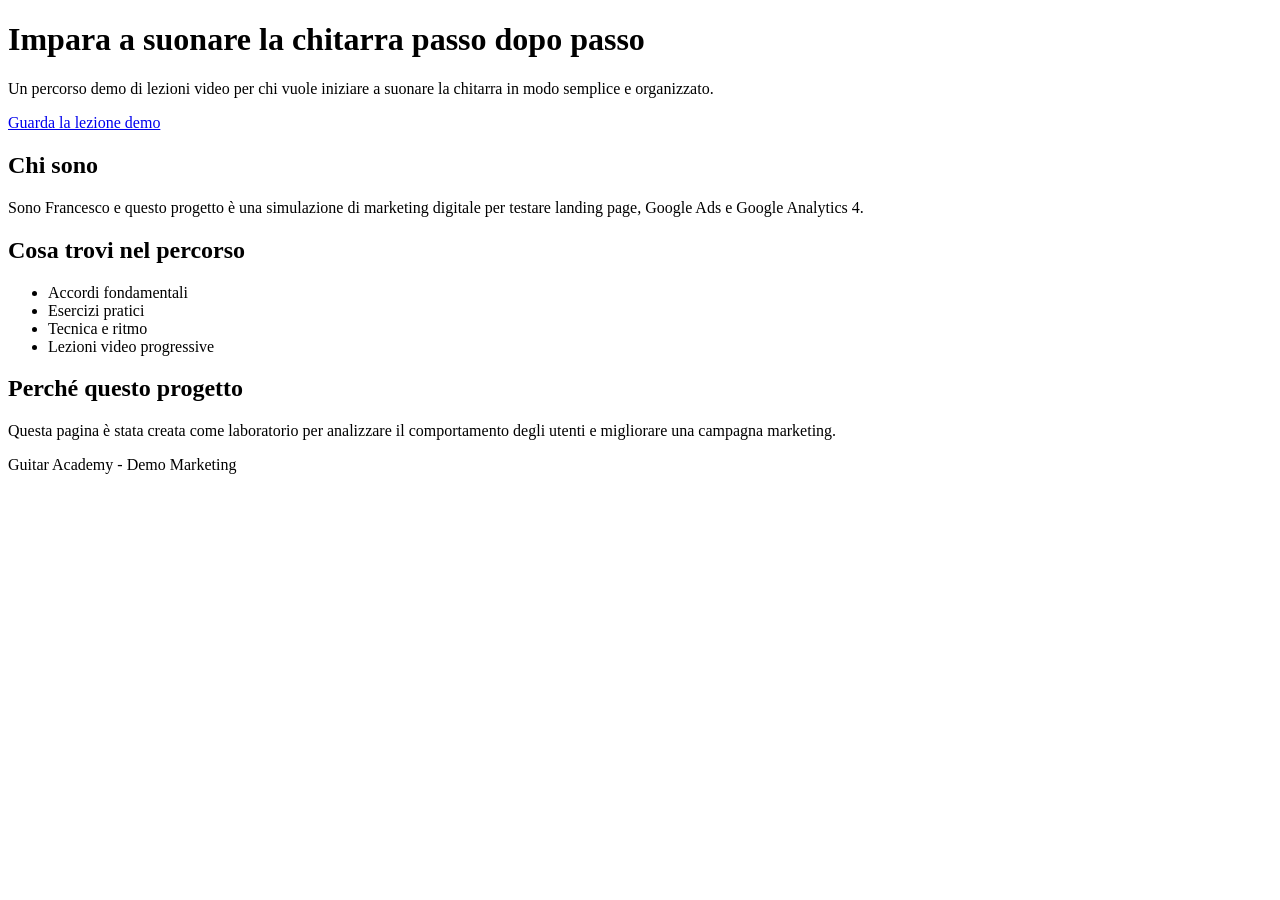
==== index.html @ 84c46b92 "Update index.html" ====
<!DOCTYPE html>
<html lang="it">

<head>

    <!-- Google Tag Manager -->
    <script>
    (function(w,d,s,l,i){
        w[l]=w[l]||[];
        w[l].push({'gtm.start':
        new Date().getTime(),event:'gtm.js'});
        var f=d.getElementsByTagName(s)[0],
        j=d.createElement(s),
        dl=l!='dataLayer'?'&l='+l:'';
        j.async=true;
        j.src='https://www.googletagmanager.com/gtm.js?id='+i+dl;
        f.parentNode.insertBefore(j,f);
    })(window,document,'script','dataLayer','GTM-55B593S8');
    </script>
    <!-- End Google Tag Manager -->


    <title>Guitar Academy - Lezioni di chitarra</title>

</head>


<body>


<!-- Google Tag Manager (noscript) -->

<noscript>
<iframe src="https://www.googletagmanager.com/ns.html?id=GTM-55B593S8"
height="0"
width="0"
style="display:none;visibility:hidden">
</iframe>
</noscript>

<!-- End Google Tag Manager (noscript) -->



<header>

<h1>
Impara a suonare la chitarra passo dopo passo
</h1>


<p>
Un percorso demo di lezioni video per chi vuole iniziare
a suonare la chitarra in modo semplice e organizzato.
</p>


<a href="lezione.html" id="lezione-demo">
Guarda la lezione demo
</a>


</header>



<section>

<h2>
Chi sono
</h2>


<p>
Sono Francesco e questo progetto è una simulazione
di marketing digitale per testare landing page,
Google Ads e Google Analytics 4.
</p>


</section>




<section>

<h2>
Cosa trovi nel percorso
</h2>


<ul>

<li>
Accordi fondamentali
</li>

<li>
Esercizi pratici
</li>

<li>
Tecnica e ritmo
</li>

<li>
Lezioni video progressive
</li>

</ul>


</section>




<section>

<h2>
Perché questo progetto
</h2>


<p>
Questa pagina è stata creata come laboratorio
per analizzare il comportamento degli utenti
e migliorare una campagna marketing.
</p>


</section>




<footer>

<p>
Guitar Academy - Demo Marketing
</p>

</footer>



</body>

</html>
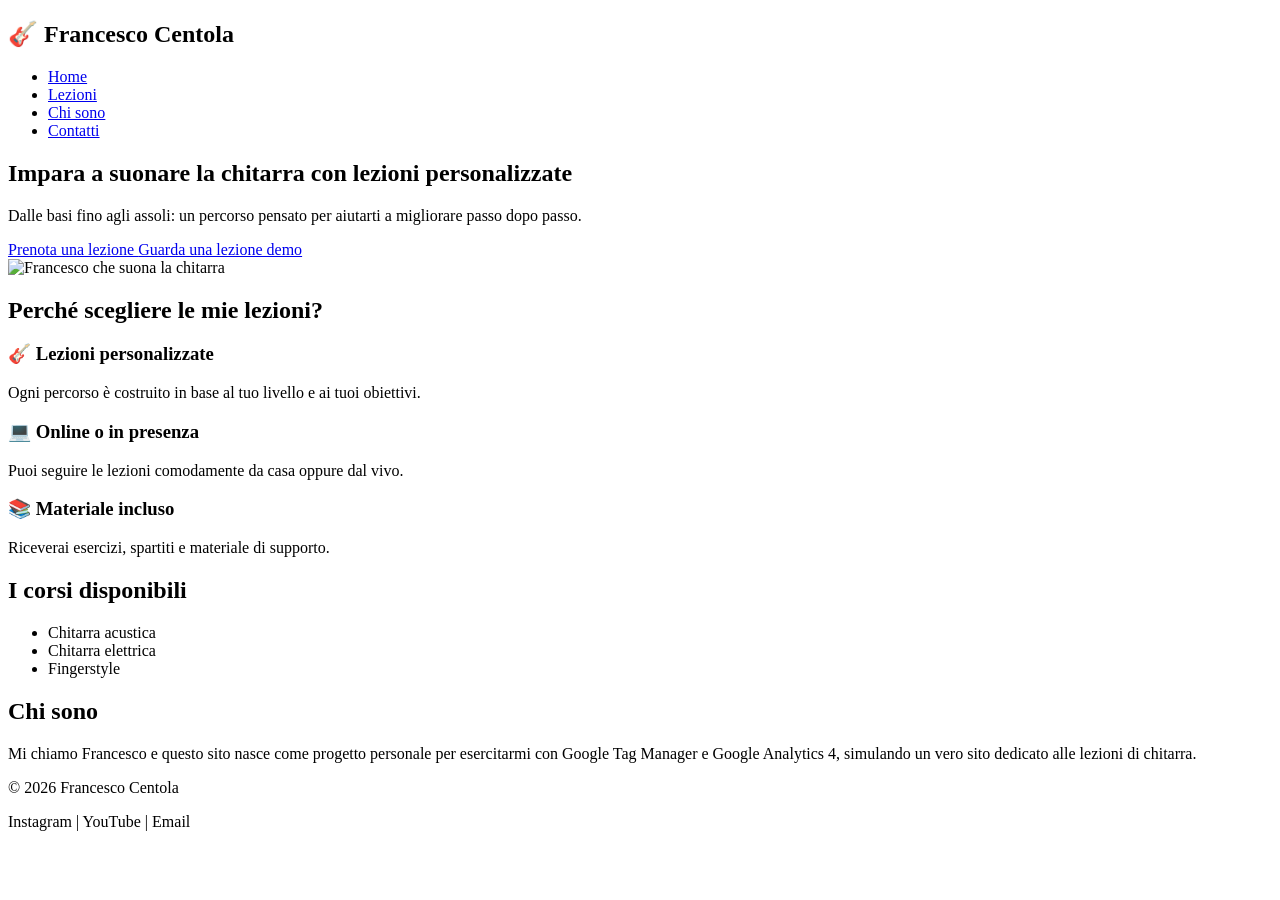
==== commit 4a3438a0: "Update index.html" ====
--- a/index.html
+++ b/index.html
@@ -2,6 +2,11 @@
 <html lang="it">
 
 <head>
+
+    <meta charset="UTF-8">
+    <meta name="viewport" content="width=device-width, initial-scale=1.0">
+
+    <title>Francesco Centola | Lezioni di Chitarra</title>
 
     <!-- Google Tag Manager -->
     <script>
@@ -19,17 +24,13 @@
     </script>
     <!-- End Google Tag Manager -->
 
-
-    <title>Guitar Academy - Lezioni di chitarra</title>
+    <link rel="stylesheet" href="css/style.css">
 
 </head>
 
-
 <body>
 
-
 <!-- Google Tag Manager (noscript) -->
-
 <noscript>
 <iframe src="https://www.googletagmanager.com/ns.html?id=GTM-55B593S8"
 height="0"
@@ -37,114 +38,148 @@
 style="display:none;visibility:hidden">
 </iframe>
 </noscript>
-
 <!-- End Google Tag Manager (noscript) -->
-
 
 
 <header>
 
-<h1>
-Impara a suonare la chitarra passo dopo passo
-</h1>
+    <nav>
+
+        <h2>🎸 Francesco Centola</h2>
+
+        <ul>
+            <li><a href="#">Home</a></li>
+            <li><a href="#">Lezioni</a></li>
+            <li><a href="#">Chi sono</a></li>
+            <li><a href="#">Contatti</a></li>
+        </ul>
+
+    </nav>
+
+</header>
 
 
-<p>
-Un percorso demo di lezioni video per chi vuole iniziare
-a suonare la chitarra in modo semplice e organizzato.
-</p>
+<main>
 
+<section class="hero">
 
-<a href="lezione.html" id="lezione-demo">
-Guarda la lezione demo
-</a>
+    <div class="hero-text">
 
+        <h1>Impara a suonare la chitarra con lezioni personalizzate</h1>
 
-</header>
+        <p>
+            Dalle basi fino agli assoli: un percorso pensato per aiutarti
+            a migliorare passo dopo passo.
+        </p>
+
+        <a href="#" id="btn-prenota">
+            Prenota una lezione
+        </a>
+
+        <a href="#" id="btn-demo">
+            Guarda una lezione demo
+        </a>
+
+    </div>
+
+    <div class="hero-image">
+
+        <img src="assets/images/tua-foto.jpg"
+             alt="Francesco che suona la chitarra">
+
+    </div>
+
+</section>
 
 
 
 <section>
 
-<h2>
-Chi sono
-</h2>
+<h2>Perché scegliere le mie lezioni?</h2>
 
+<div>
+
+<h3>🎸 Lezioni personalizzate</h3>
 
 <p>
-Sono Francesco e questo progetto è una simulazione
-di marketing digitale per testare landing page,
-Google Ads e Google Analytics 4.
+Ogni percorso è costruito in base al tuo livello e ai tuoi obiettivi.
 </p>
 
+</div>
+
+<div>
+
+<h3>💻 Online o in presenza</h3>
+
+<p>
+Puoi seguire le lezioni comodamente da casa oppure dal vivo.
+</p>
+
+</div>
+
+<div>
+
+<h3>📚 Materiale incluso</h3>
+
+<p>
+Riceverai esercizi, spartiti e materiale di supporto.
+</p>
+
+</div>
 
 </section>
 
 
 
-
 <section>
 
-<h2>
-Cosa trovi nel percorso
-</h2>
-
+<h2>I corsi disponibili</h2>
 
 <ul>
 
-<li>
-Accordi fondamentali
-</li>
+<li>Chitarra acustica</li>
 
-<li>
-Esercizi pratici
-</li>
+<li>Chitarra elettrica</li>
 
-<li>
-Tecnica e ritmo
-</li>
-
-<li>
-Lezioni video progressive
-</li>
+<li>Fingerstyle</li>
 
 </ul>
-
 
 </section>
 
 
 
-
 <section>
 
-<h2>
-Perché questo progetto
-</h2>
-
+<h2>Chi sono</h2>
 
 <p>
-Questa pagina è stata creata come laboratorio
-per analizzare il comportamento degli utenti
-e migliorare una campagna marketing.
+
+Mi chiamo Francesco e questo sito nasce come progetto personale
+per esercitarmi con Google Tag Manager e Google Analytics 4,
+simulando un vero sito dedicato alle lezioni di chitarra.
+
 </p>
-
 
 </section>
 
+</main>
 
 
 
 <footer>
 
+<p>© 2026 Francesco Centola</p>
+
 <p>
-Guitar Academy - Demo Marketing
+Instagram |
+YouTube |
+Email
 </p>
 
 </footer>
 
-
+<script src="js/script.js"></script>
 
 </body>
-
 </html>
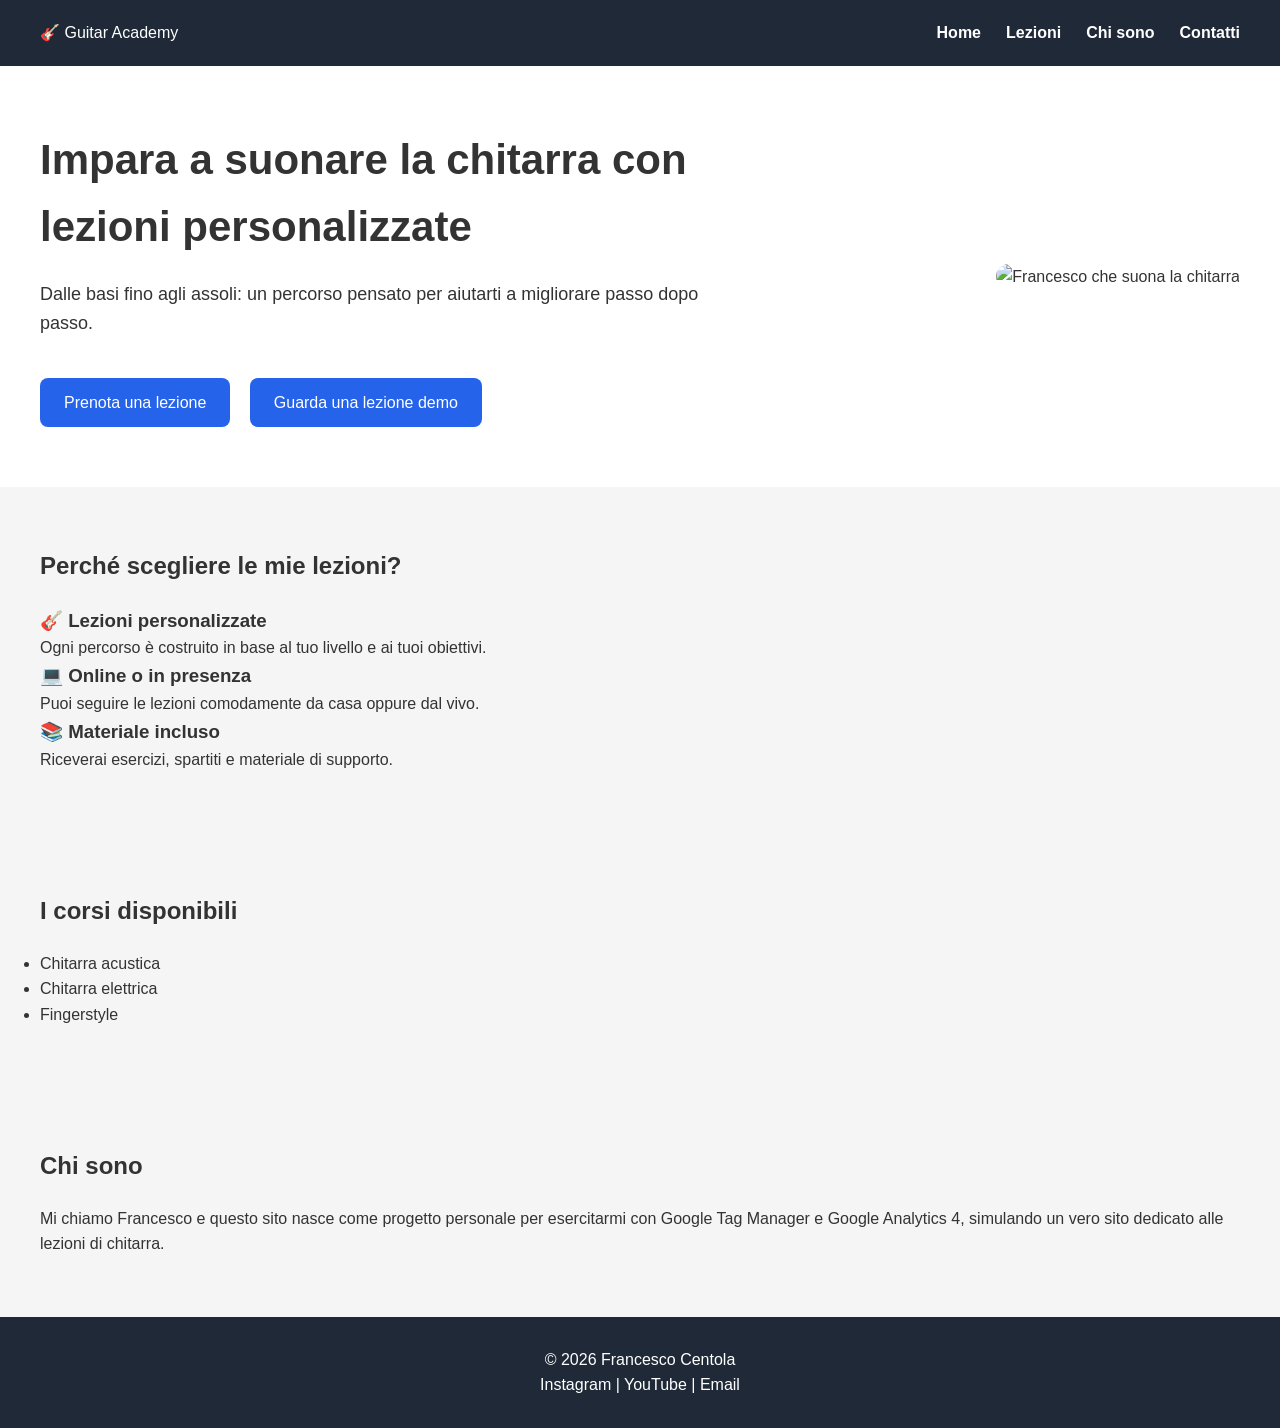
==== commit 4f234ff8: "Migliorato menu navigazione" ====
--- a/index.html
+++ b/index.html
@@ -43,19 +43,20 @@
 
 <header>
 
-    <nav>
+   <nav>
 
-        <h2>🎸 Francesco Centola</h2>
+    <div class="logo">
+        🎸 Guitar Academy
+    </div>
 
-        <ul>
-            <li><a href="#">Home</a></li>
-            <li><a href="#">Lezioni</a></li>
-            <li><a href="#">Chi sono</a></li>
-            <li><a href="#">Contatti</a></li>
-        </ul>
+    <ul>
+        <li><a href="#">Home</a></li>
+        <li><a href="#corsi">Lezioni</a></li>
+        <li><a href="#about">Chi sono</a></li>
+        <li><a href="#contatti">Contatti</a></li>
+    </ul>
 
-    </nav>
-
+</nav>
 </header>
 
 
--- a/css/style.css
+++ b/css/style.css
@@ -0,0 +1,90 @@
+* {
+    margin: 0;
+    padding: 0;
+    box-sizing: border-box;
+}
+
+body {
+    font-family: Arial, Helvetica, sans-serif;
+    background: #f5f5f5;
+    color: #333;
+    line-height: 1.6;
+}
+
+header {
+    background: #1f2937;
+    color: white;
+    padding: 20px 40px;
+}
+
+nav {
+    display: flex;
+    justify-content: space-between;
+    align-items: center;
+}
+
+nav ul {
+    list-style: none;
+    display: flex;
+    gap: 25px;
+}
+
+nav a {
+    color: white;
+    text-decoration: none;
+    font-weight: bold;
+}
+
+.hero {
+    display: flex;
+    justify-content: space-between;
+    align-items: center;
+    padding: 60px 40px;
+    background: white;
+    gap: 40px;
+}
+
+.hero-text {
+    width: 55%;
+}
+
+.hero-text h1 {
+    font-size: 42px;
+    margin-bottom: 20px;
+}
+
+.hero-text p {
+    margin-bottom: 30px;
+    font-size: 18px;
+}
+
+.hero-text a {
+    display: inline-block;
+    margin-right: 15px;
+    margin-top: 10px;
+    padding: 12px 24px;
+    background: #2563eb;
+    color: white;
+    text-decoration: none;
+    border-radius: 8px;
+}
+
+.hero-image img {
+    width: 350px;
+    border-radius: 15px;
+}
+
+section {
+    padding: 60px 40px;
+}
+
+section h2 {
+    margin-bottom: 20px;
+}
+
+footer {
+    background: #1f2937;
+    color: white;
+    text-align: center;
+    padding: 30px;
+}
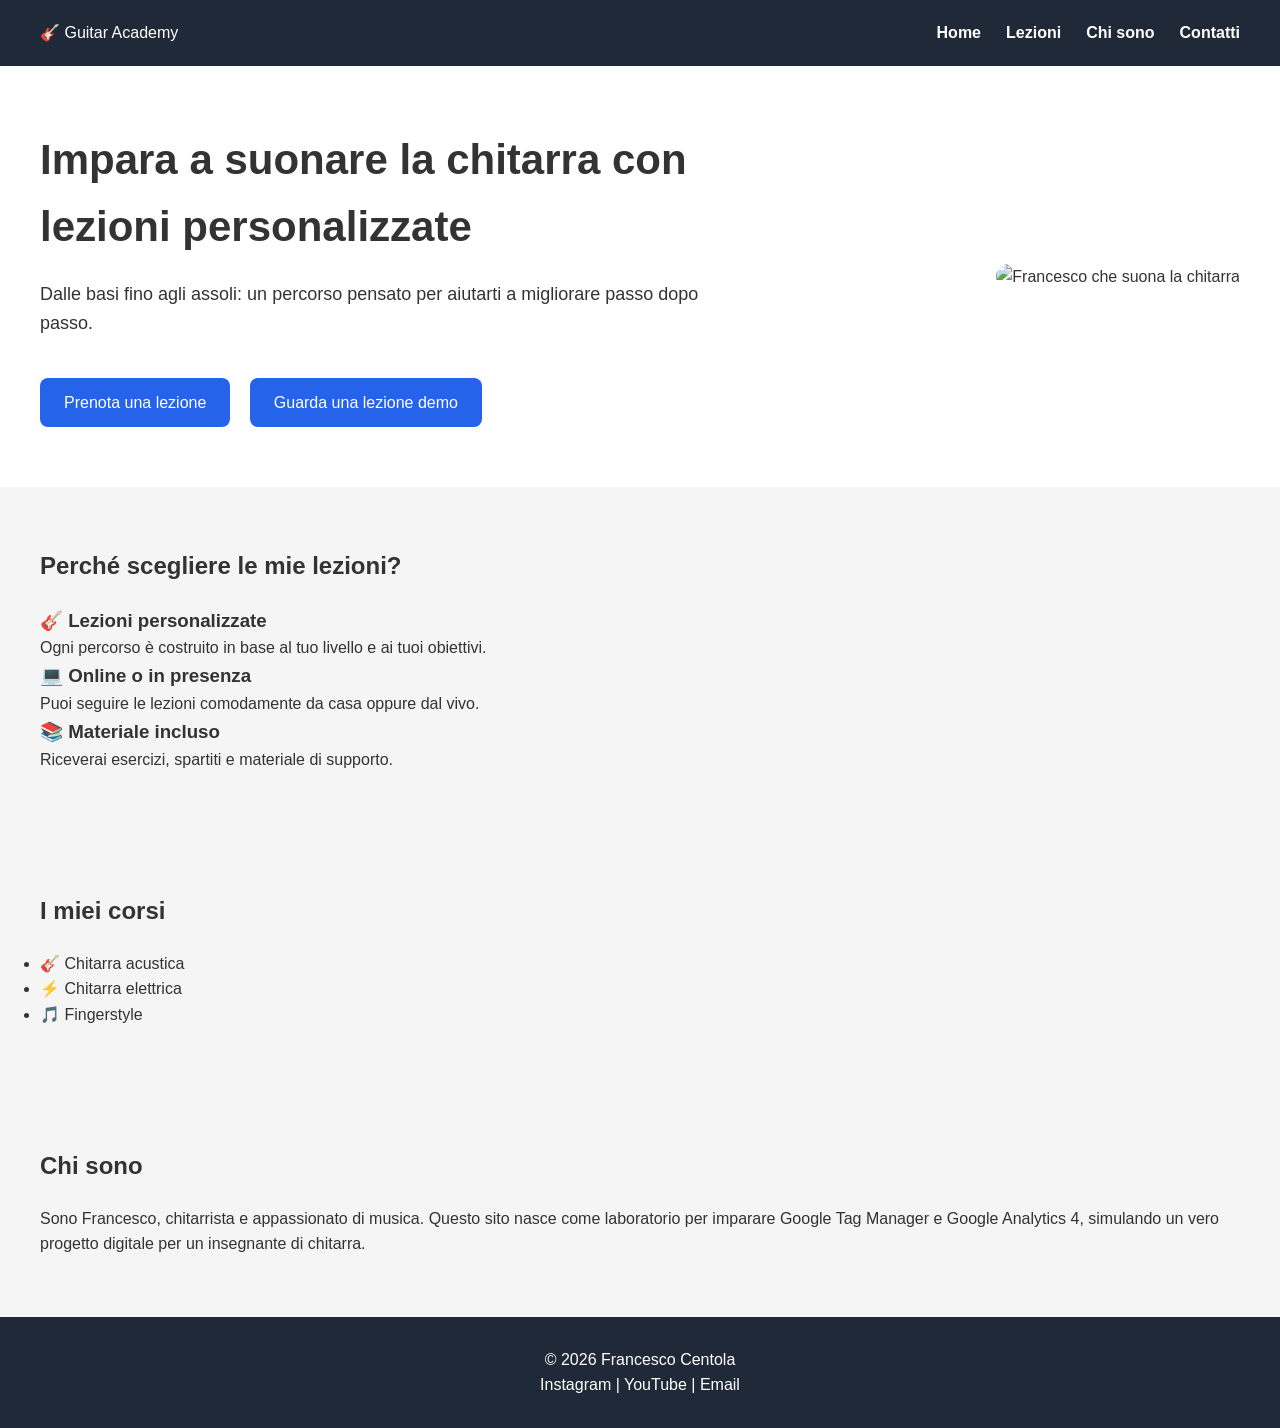
==== commit f1e3d89b: "Collegate sezioni menu homepage" ====
--- a/index.html
+++ b/index.html
@@ -132,17 +132,17 @@
 
 
 
-<section>
+<section id="corsi">
 
-<h2>I corsi disponibili</h2>
+<h2>I miei corsi</h2>
 
 <ul>
 
-<li>Chitarra acustica</li>
+<li>🎸 Chitarra acustica</li>
 
-<li>Chitarra elettrica</li>
+<li>⚡ Chitarra elettrica</li>
 
-<li>Fingerstyle</li>
+<li>🎵 Fingerstyle</li>
 
 </ul>
 
@@ -150,15 +150,18 @@
 
 
 
-<section>
+<section id="about">
 
 <h2>Chi sono</h2>
 
 <p>
 
-Mi chiamo Francesco e questo sito nasce come progetto personale
-per esercitarmi con Google Tag Manager e Google Analytics 4,
-simulando un vero sito dedicato alle lezioni di chitarra.
+Sono Francesco, chitarrista e appassionato di musica.
+
+Questo sito nasce come laboratorio per imparare
+Google Tag Manager e Google Analytics 4,
+simulando un vero progetto digitale per un insegnante
+di chitarra.
 
 </p>
 
@@ -168,7 +171,7 @@
 
 
 
-<footer>
+<footer id="contatti">
 
 <p>© 2026 Francesco Centola</p>
 
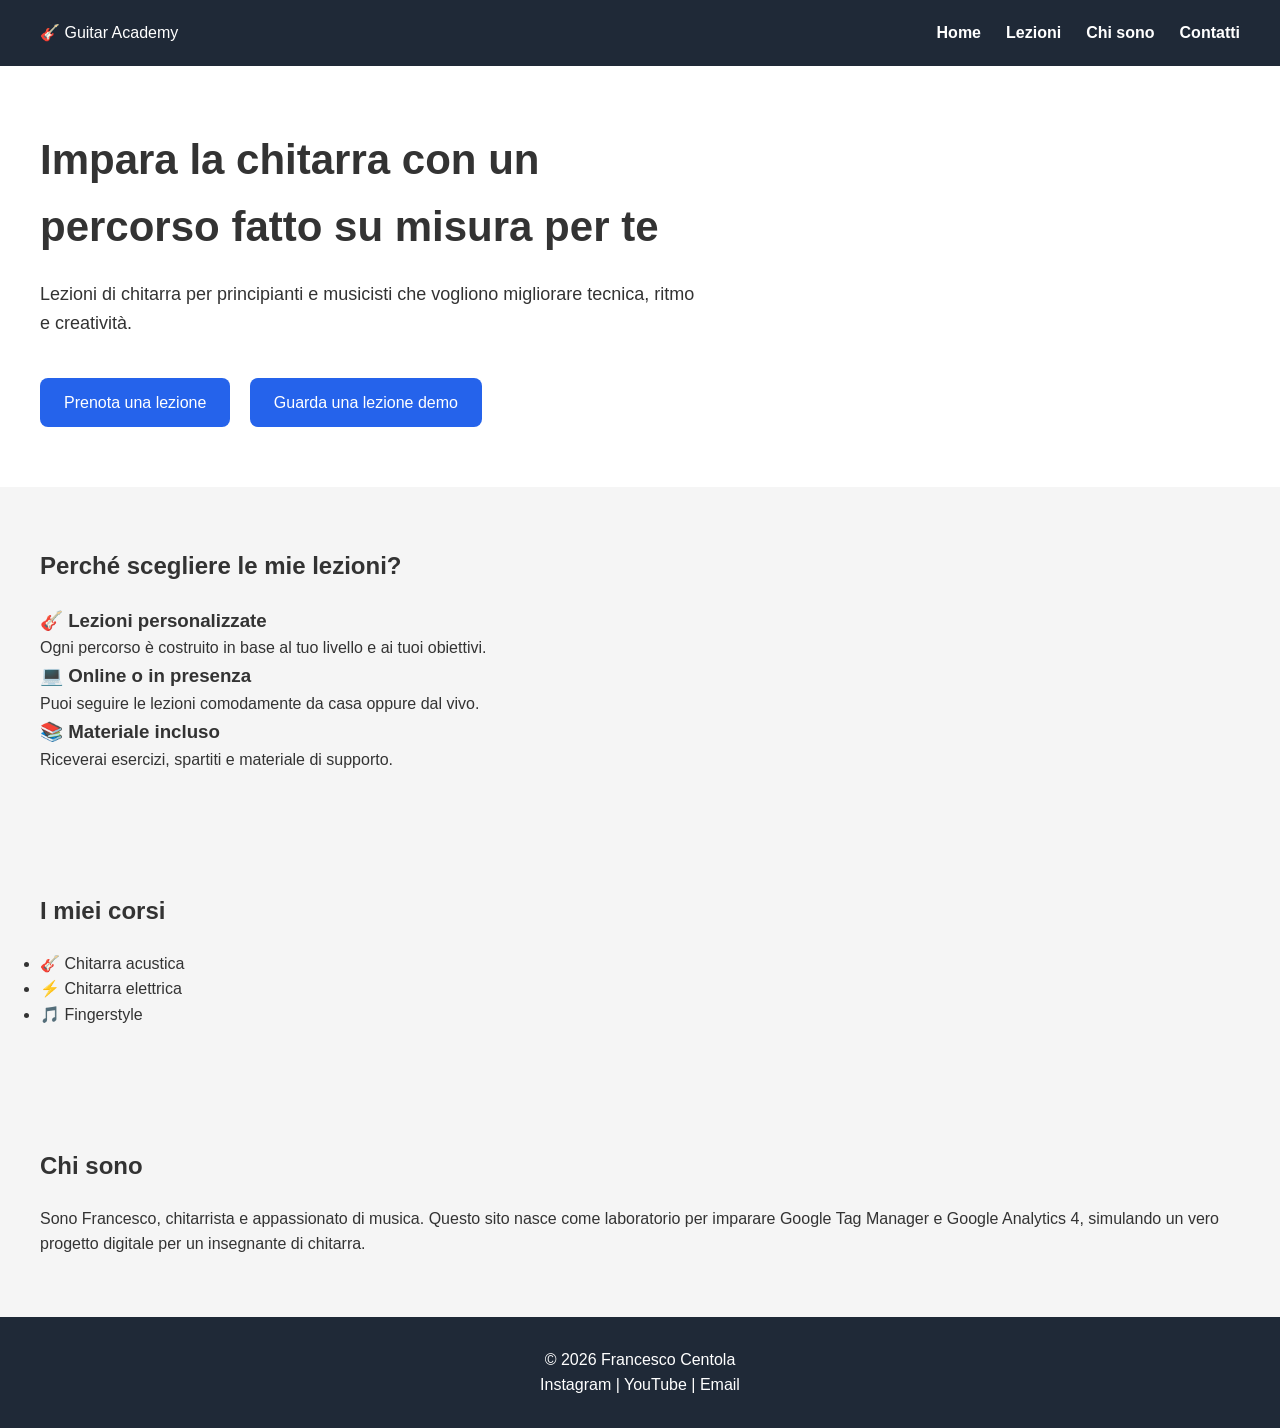
==== commit 630eb54f: "Update index.html" ====
--- a/index.html
+++ b/index.html
@@ -66,27 +66,32 @@
 
     <div class="hero-text">
 
-        <h1>Impara a suonare la chitarra con lezioni personalizzate</h1>
+        <h1>
+            Impara la chitarra con un percorso fatto su misura per te
+        </h1>
+
 
         <p>
-            Dalle basi fino agli assoli: un percorso pensato per aiutarti
-            a migliorare passo dopo passo.
+            Lezioni di chitarra per principianti e musicisti
+            che vogliono migliorare tecnica, ritmo e creatività.
         </p>
 
-        <a href="#" id="btn-prenota">
-            Prenota una lezione
-        </a>
 
-        <a href="#" id="btn-demo">
-            Guarda una lezione demo
-        </a>
+        <div class="hero-buttons">
 
-    </div>
+            <a href="contatti.html" id="btn-prenota">
+                Prenota una lezione
+            </a>
 
-    <div class="hero-image">
 
-        <img src="assets/images/tua-foto.jpg"
-             alt="Francesco che suona la chitarra">
+            <a href="https://www.youtube.com"
+               target="_blank"
+               id="btn-demo">
+                Guarda una lezione demo
+            </a>
+
+        </div>
+
 
     </div>
 
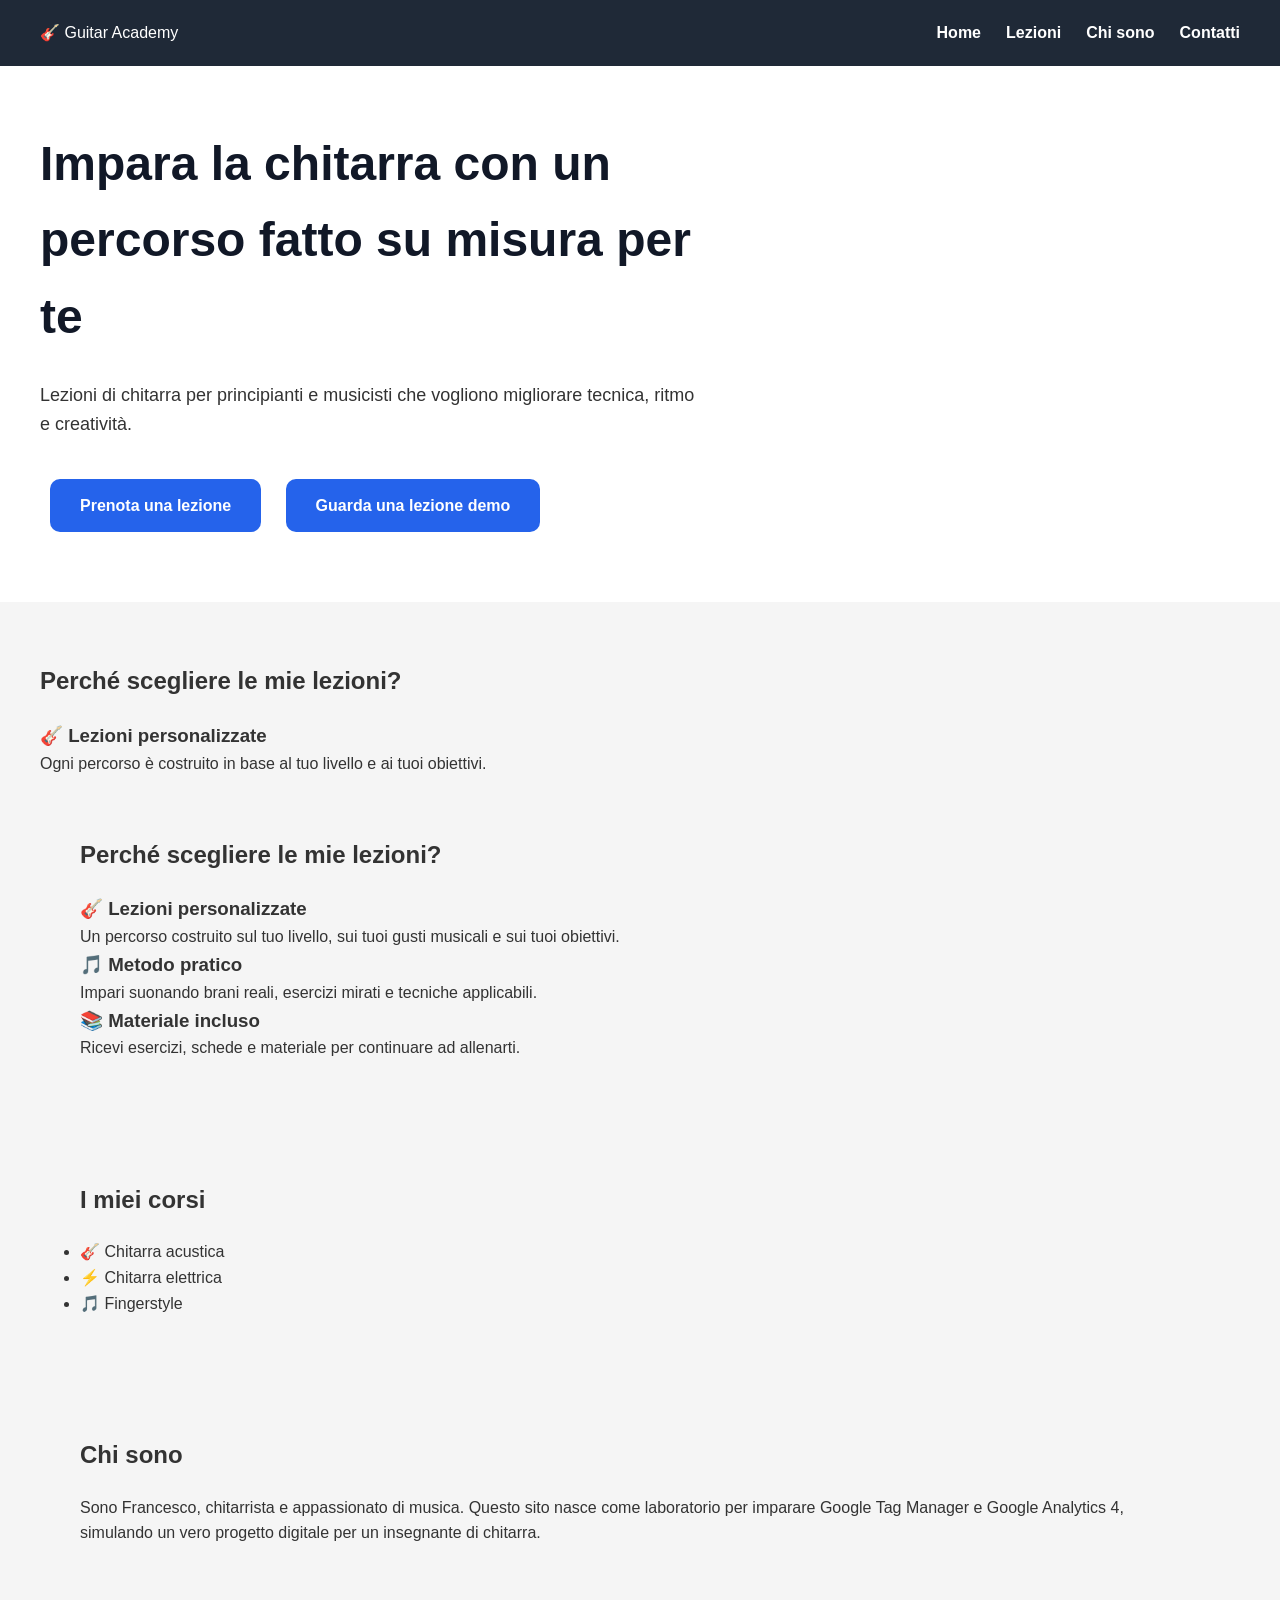
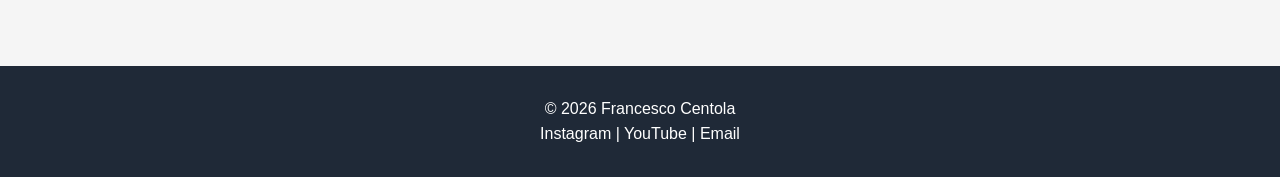
==== commit 9c15331d: "Update index.html" ====
--- a/index.html
+++ b/index.html
@@ -113,25 +113,56 @@
 
 </div>
 
-<div>
-
-<h3>💻 Online o in presenza</h3>
-
-<p>
-Puoi seguire le lezioni comodamente da casa oppure dal vivo.
-</p>
-
-</div>
-
-<div>
+<section id="vantaggi">
+
+<h2>
+Perché scegliere le mie lezioni?
+</h2>
+
+
+<div class="cards">
+
+
+<div class="card">
+
+<h3>🎸 Lezioni personalizzate</h3>
+
+<p>
+Un percorso costruito sul tuo livello,
+sui tuoi gusti musicali e sui tuoi obiettivi.
+</p>
+
+</div>
+
+
+
+<div class="card">
+
+<h3>🎵 Metodo pratico</h3>
+
+<p>
+Impari suonando brani reali,
+esercizi mirati e tecniche applicabili.
+</p>
+
+</div>
+
+
+
+<div class="card">
 
 <h3>📚 Materiale incluso</h3>
 
 <p>
-Riceverai esercizi, spartiti e materiale di supporto.
-</p>
-
-</div>
+Ricevi esercizi, schede e materiale
+per continuare ad allenarti.
+</p>
+
+</div>
+
+
+</div>
+
 
 </section>
 
--- a/css/style.css
+++ b/css/style.css
@@ -49,8 +49,9 @@
 }
 
 .hero-text h1 {
-    font-size: 42px;
-    margin-bottom: 20px;
+    font-size: 48px;
+    margin-bottom: 25px;
+    color: #111827;
 }
 
 .hero-text p {
@@ -59,14 +60,20 @@
 }
 
 .hero-text a {
+
     display: inline-block;
-    margin-right: 15px;
-    margin-top: 10px;
-    padding: 12px 24px;
+    margin: 10px;
+    padding: 14px 30px;
+
     background: #2563eb;
     color: white;
+
     text-decoration: none;
-    border-radius: 8px;
+
+    border-radius: 10px;
+
+    font-weight: bold;
+
 }
 
 .hero-image img {
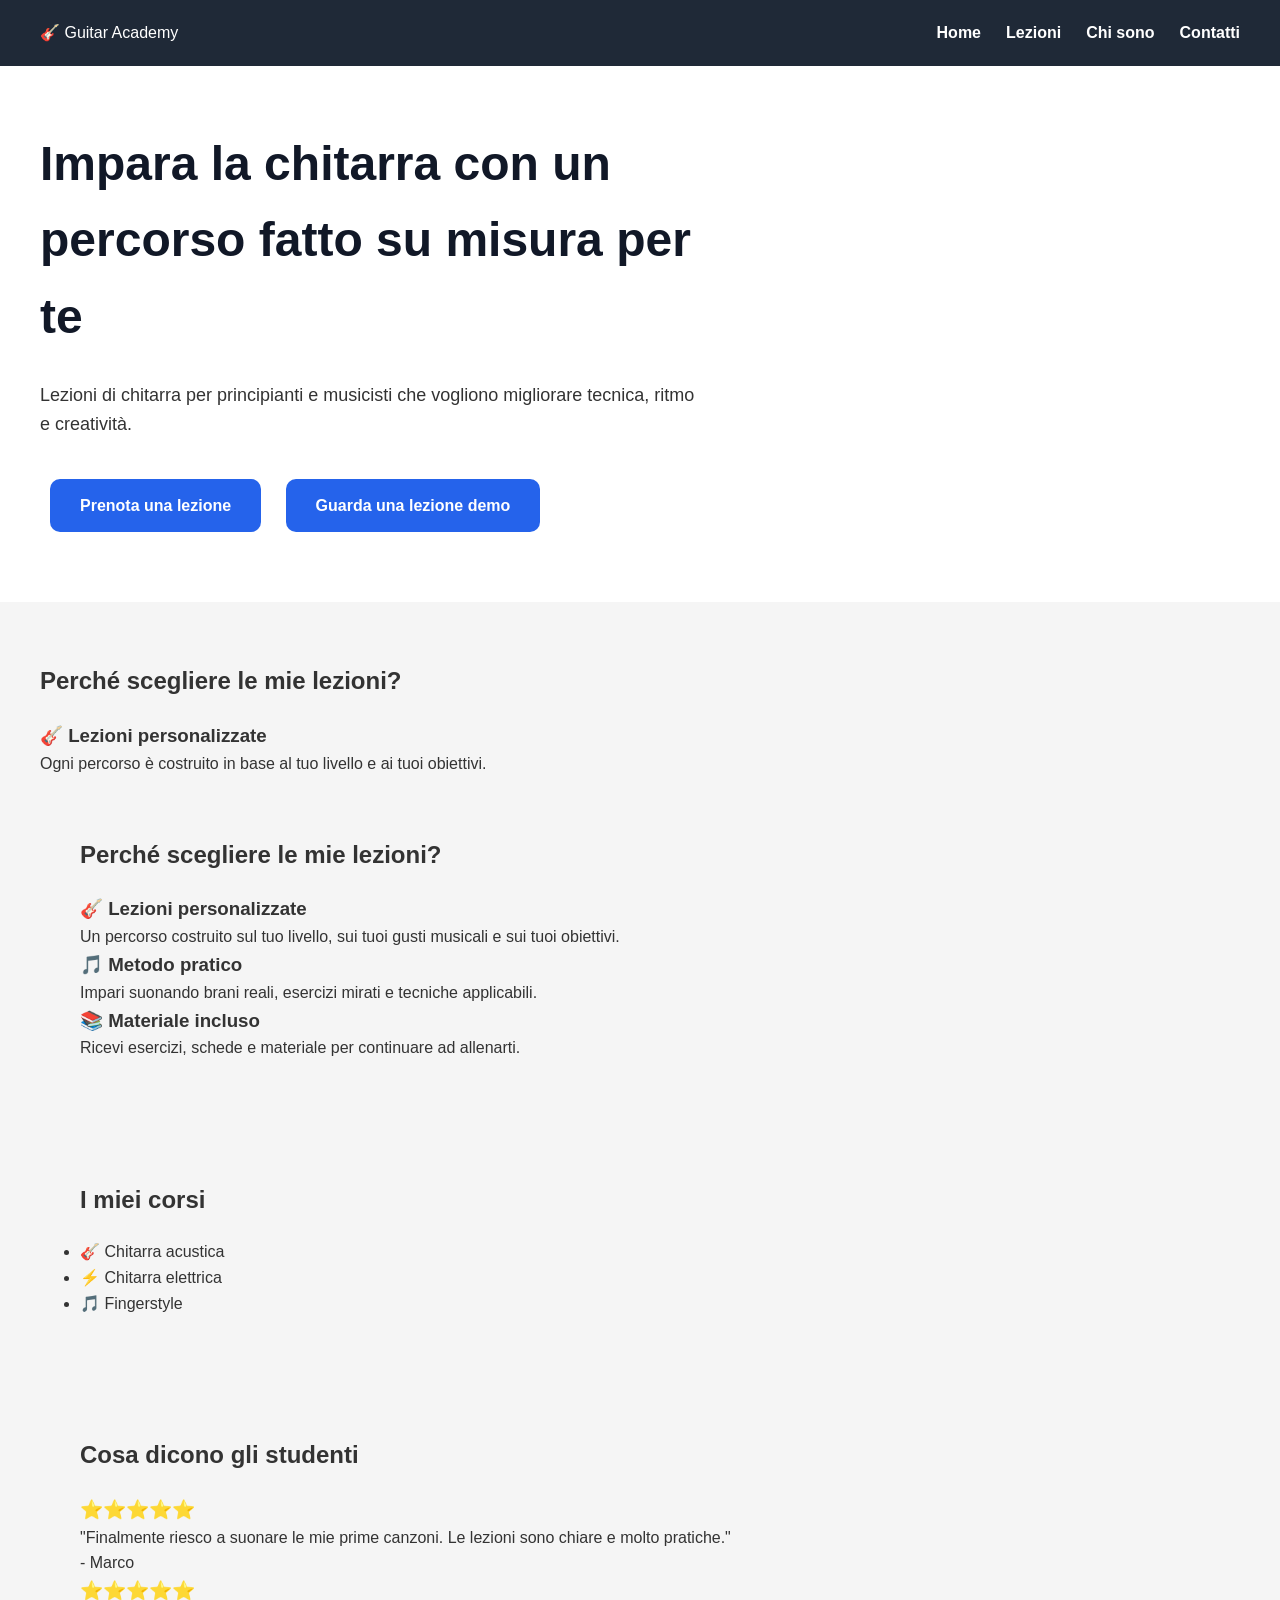
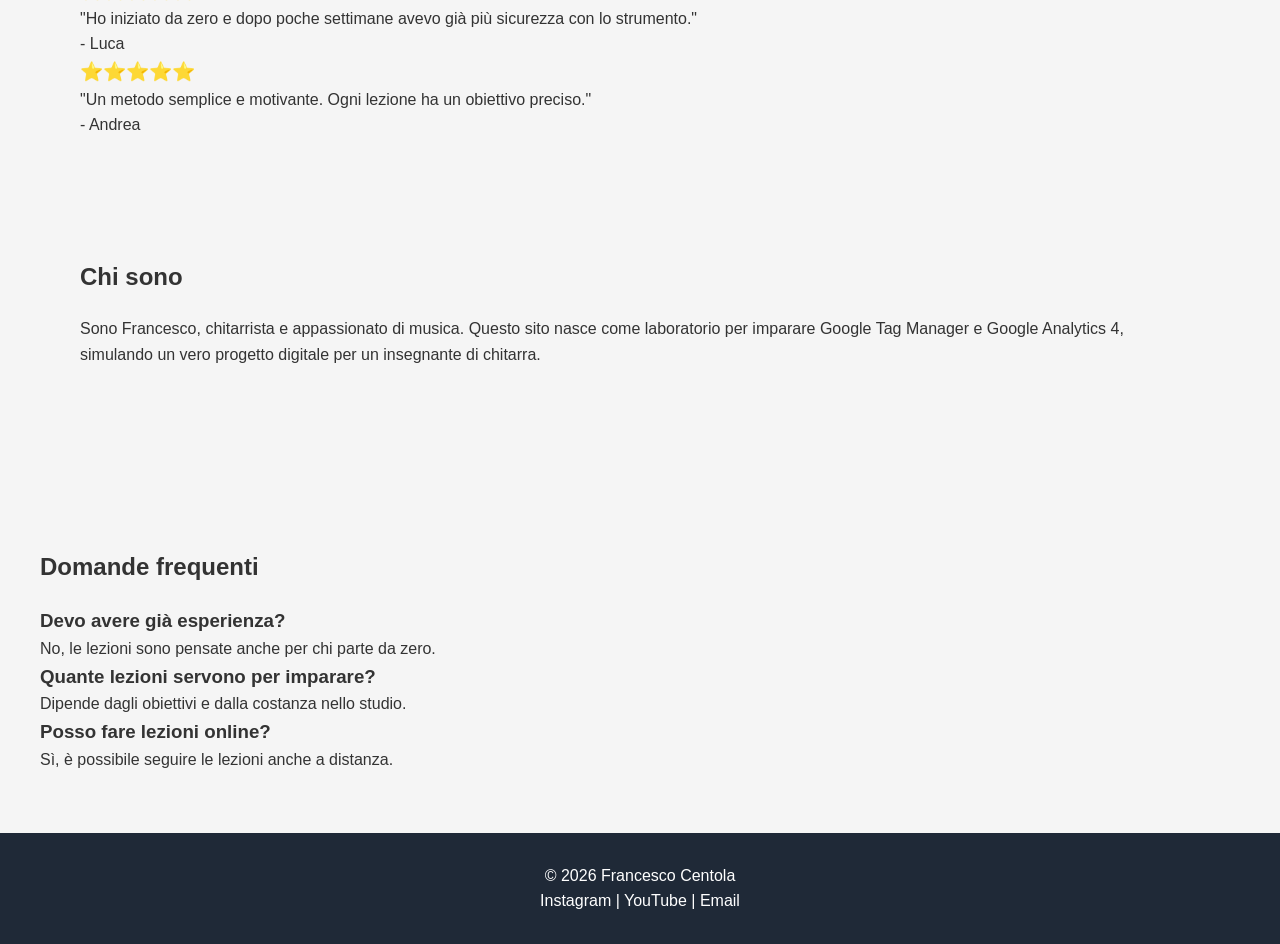
==== commit d4994306: "Update index.html" ====
--- a/index.html
+++ b/index.html
@@ -184,7 +184,70 @@
 
 </section>
 
-
+<section id="testimonianze">
+
+<h2>
+Cosa dicono gli studenti
+</h2>
+
+
+<div class="cards">
+
+
+<div class="card">
+
+<h3>⭐⭐⭐⭐⭐</h3>
+
+<p>
+"Finalmente riesco a suonare le mie prime canzoni.
+Le lezioni sono chiare e molto pratiche."
+</p>
+
+<p>
+- Marco
+</p>
+
+</div>
+
+
+
+<div class="card">
+
+<h3>⭐⭐⭐⭐⭐</h3>
+
+<p>
+"Ho iniziato da zero e dopo poche settimane
+avevo già più sicurezza con lo strumento."
+</p>
+
+<p>
+- Luca
+</p>
+
+</div>
+
+
+
+<div class="card">
+
+<h3>⭐⭐⭐⭐⭐</h3>
+
+<p>
+"Un metodo semplice e motivante.
+Ogni lezione ha un obiettivo preciso."
+</p>
+
+<p>
+- Andrea
+</p>
+
+</div>
+
+
+</div>
+
+
+</section>
 
 <section id="about">
 
@@ -205,7 +268,55 @@
 
 </main>
 
-
+<section id="faq">
+
+<h2>
+Domande frequenti
+</h2>
+
+
+<div class="faq-item">
+
+<h3>
+Devo avere già esperienza?
+</h3>
+
+<p>
+No, le lezioni sono pensate anche per chi parte da zero.
+</p>
+
+</div>
+
+
+
+<div class="faq-item">
+
+<h3>
+Quante lezioni servono per imparare?
+</h3>
+
+<p>
+Dipende dagli obiettivi e dalla costanza nello studio.
+</p>
+
+</div>
+
+
+
+<div class="faq-item">
+
+<h3>
+Posso fare lezioni online?
+</h3>
+
+<p>
+Sì, è possibile seguire le lezioni anche a distanza.
+</p>
+
+</div>
+
+
+</section>
 
 <footer id="contatti">
 
--- a/css/style.css
+++ b/css/style.css
@@ -92,6 +92,36 @@
 footer {
     background: #1f2937;
     color: white;
+
+    .cards {
+
+    display: flex;
+    gap: 25px;
+    margin-top: 30px;
+
+}
+
+
+.card {
+
+    background: white;
+    padding: 30px;
+
+    border-radius: 15px;
+
+    flex: 1;
+
+    box-shadow: 0 5px 15px rgba(0,0,0,0.08);
+
+}
+
+
+.card h3 {
+
+    margin-bottom: 15px;
+    color: #2563eb;
+
+}
     text-align: center;
     padding: 30px;
 }
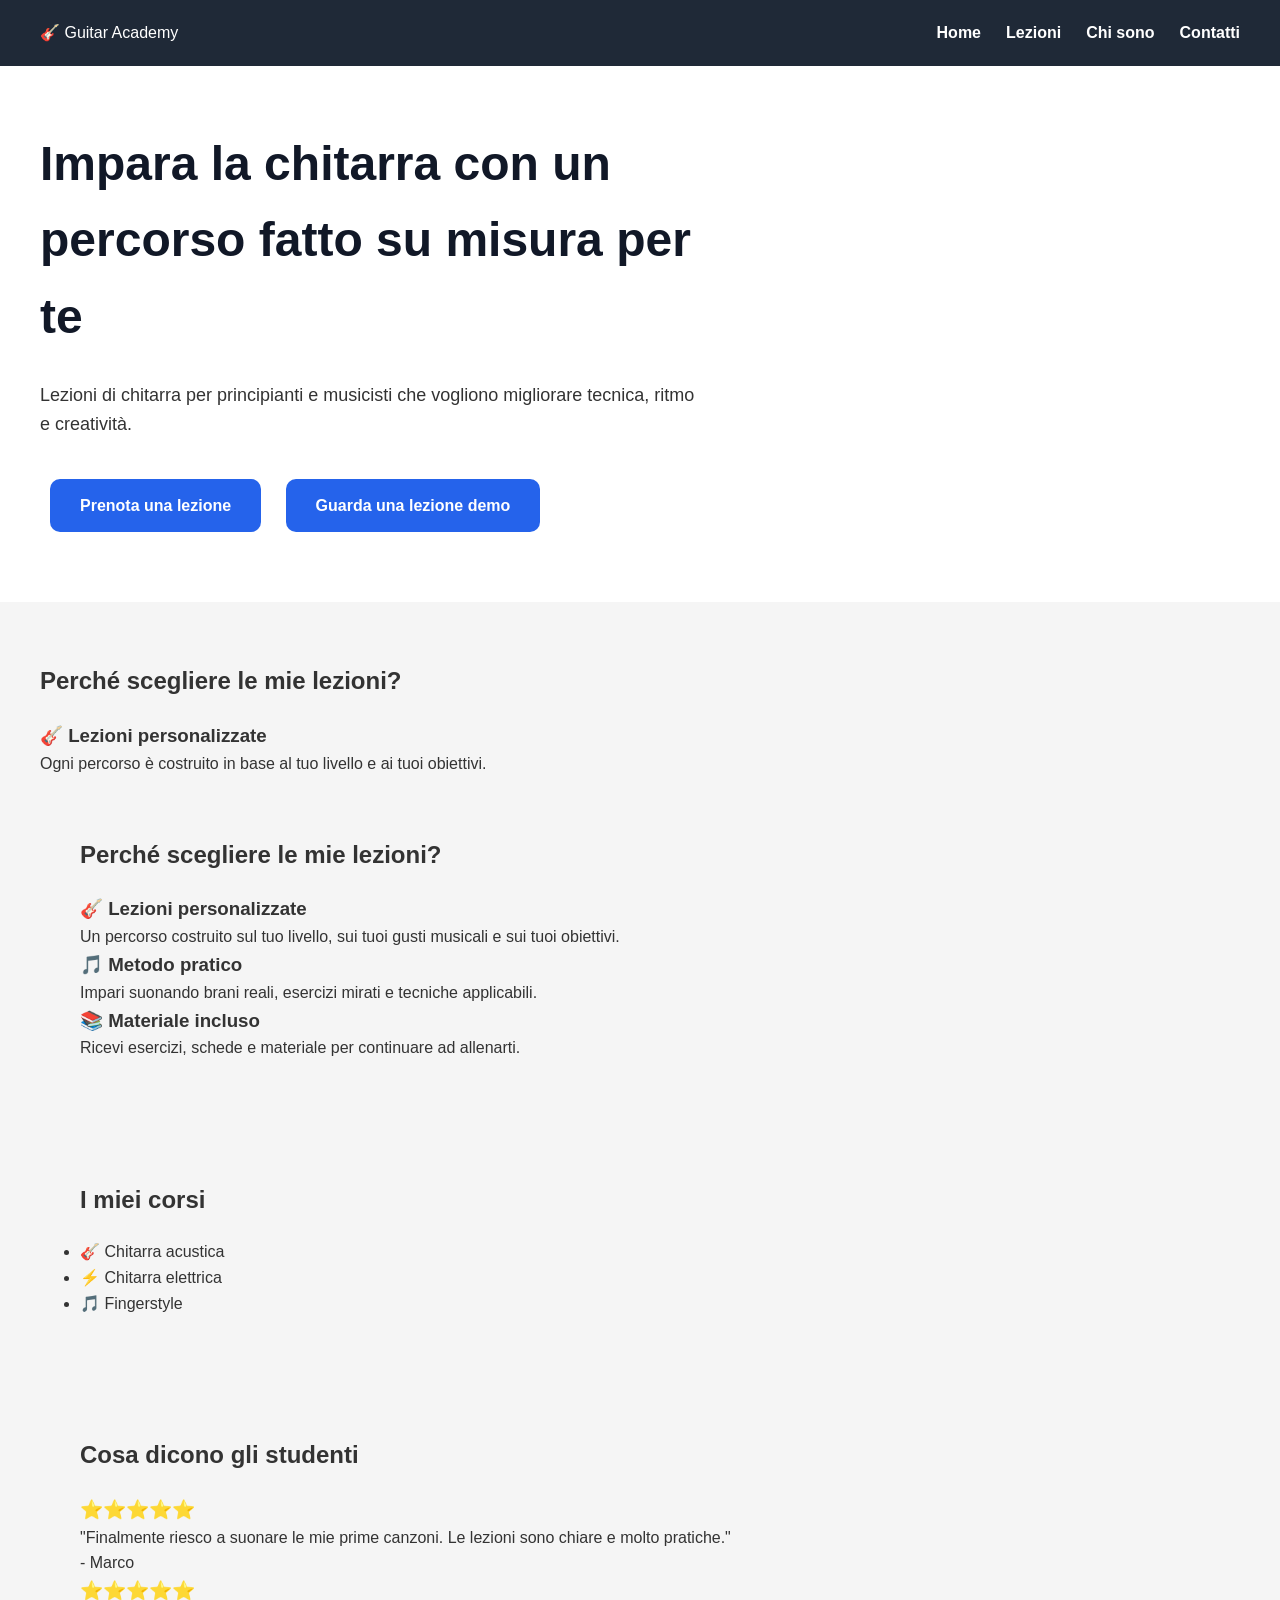
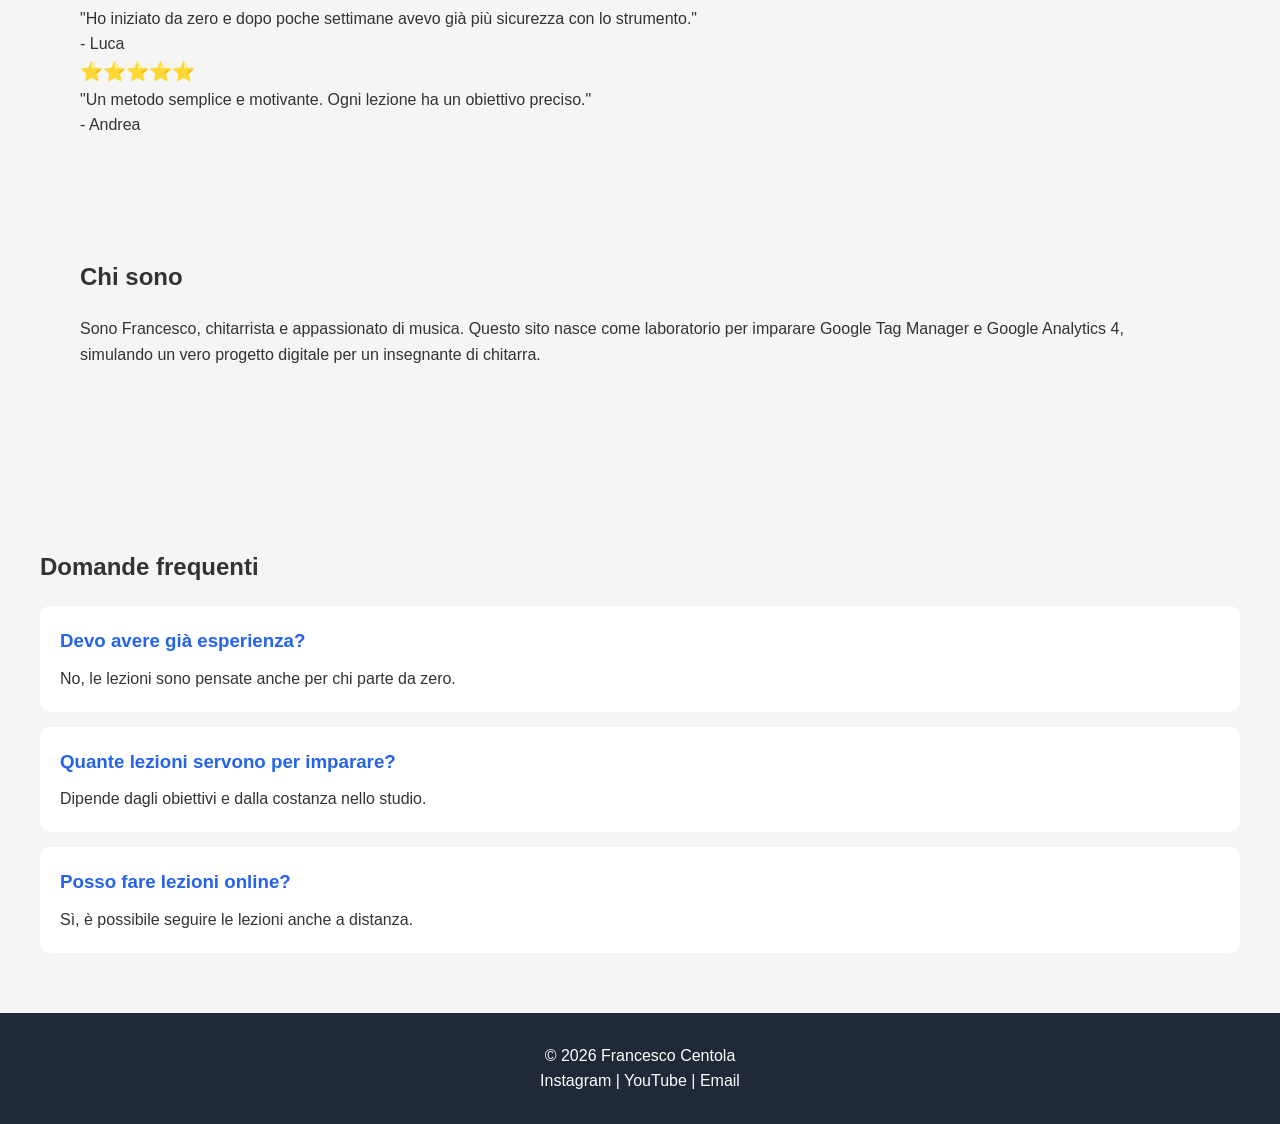
==== commit f45ab251: "Migliorato form contatti" ====
--- a/index.html
+++ b/index.html
@@ -53,7 +53,7 @@
         <li><a href="#">Home</a></li>
         <li><a href="#corsi">Lezioni</a></li>
         <li><a href="#about">Chi sono</a></li>
-        <li><a href="#contatti">Contatti</a></li>
+        <li><a href="contatti.html">Contatti</a></li>
     </ul>
 
 </nav>
--- a/css/style.css
+++ b/css/style.css
@@ -125,3 +125,81 @@
     text-align: center;
     padding: 30px;
 }
+
+.faq-item {
+
+    background: white;
+
+    padding: 20px;
+
+    margin-top: 15px;
+
+    border-radius: 10px;
+
+}
+
+
+.faq-item h3 {
+    form {
+
+    background: white;
+
+    padding: 30px;
+
+    border-radius: 15px;
+
+    max-width: 500px;
+
+    margin-top: 30px;
+
+    box-shadow: 0 5px 15px rgba(0,0,0,0.08);
+
+}
+
+
+input,
+textarea {
+
+    width: 100%;
+
+    padding: 12px;
+
+    margin-top: 8px;
+
+    border: 1px solid #ddd;
+
+    border-radius: 8px;
+
+}
+
+
+textarea {
+
+    height: 120px;
+
+}
+
+
+button {
+
+    background: #2563eb;
+
+    color: white;
+
+    border: none;
+
+    padding: 14px 30px;
+
+    border-radius: 10px;
+
+    font-weight: bold;
+
+    cursor: pointer;
+
+}
+
+    color: #2563eb;
+
+    margin-bottom: 10px;
+
+}
